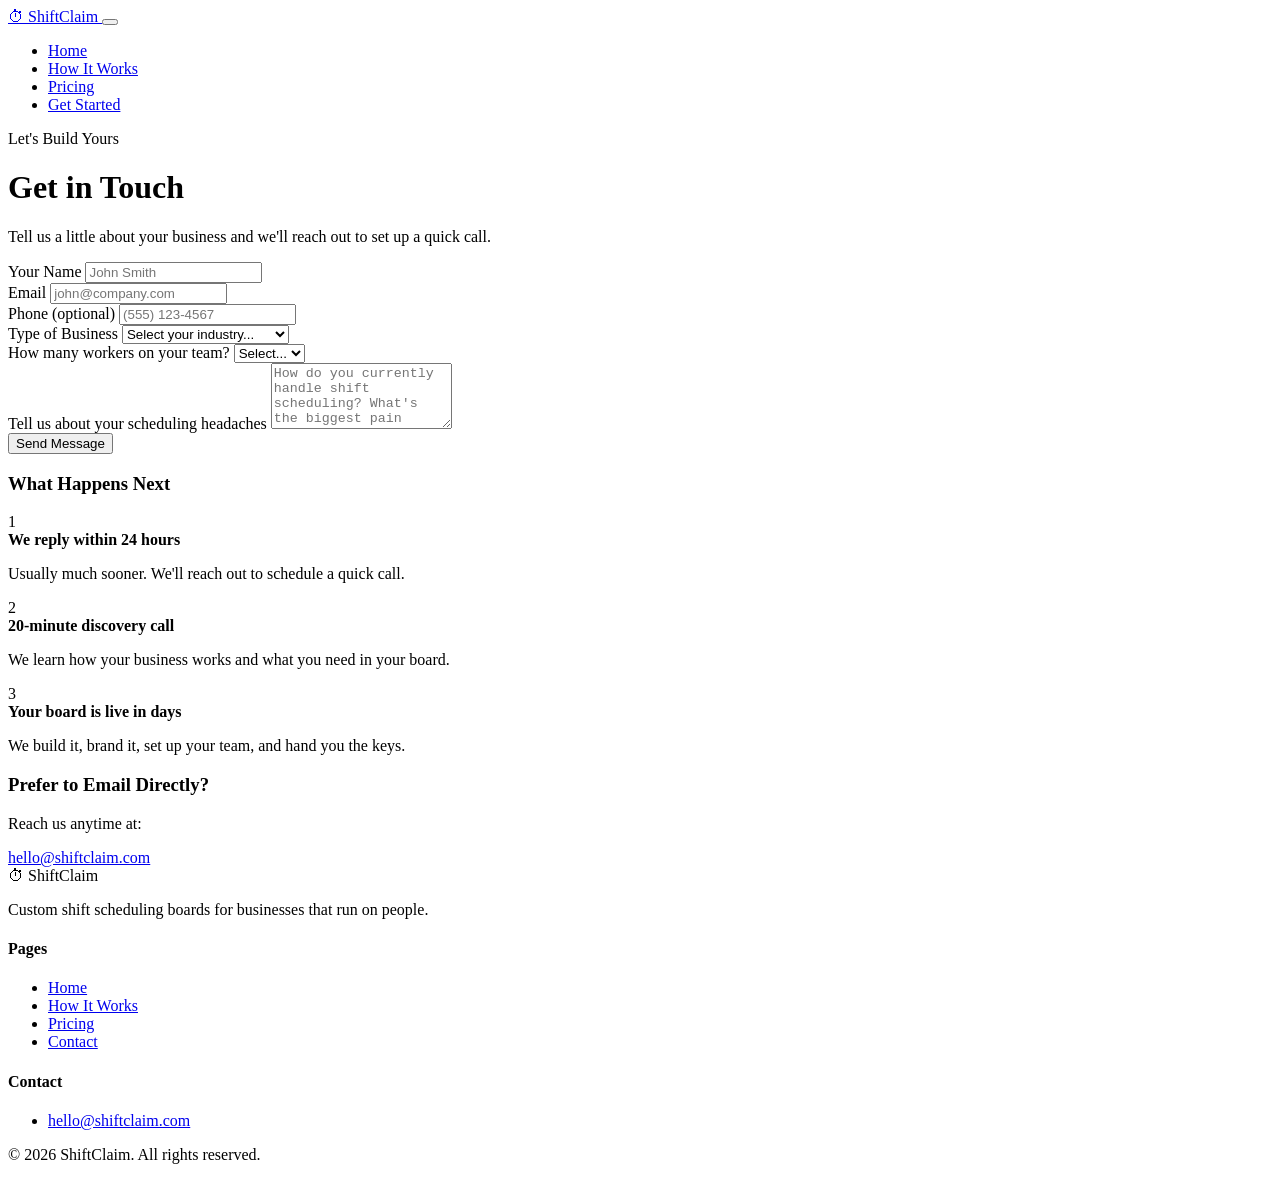
==== contact.html @ e61e0fc3 "Add contact.html with contact form and details" ====
<!DOCTYPE html>
<html lang="en">
<head>
    <meta charset="UTF-8">
    <meta name="viewport" content="width=device-width, initial-scale=1.0">
    <title>Contact â ShiftClaim</title>
    <meta name="description" content="Get in touch to set up your custom ShiftClaim scheduling board. Most boards are live within a week.">
    <link rel="stylesheet" href="styles.css">
    <link rel="preconnect" href="https://fonts.googleapis.com">
    <link href="https://fonts.googleapis.com/css2?family=Inter:wght@400;500;600;700;800&display=swap" rel="stylesheet">
</head>
<body>

    <!-- Navigation -->
    <nav class="navbar">
        <div class="container nav-container">
            <a href="index.html" class="logo">
                <span class="logo-icon">&#9201;</span> ShiftClaim
            </a>
            <button class="mobile-toggle" aria-label="Toggle menu">
                <span></span><span></span><span></span>
            </button>
            <ul class="nav-links">
                <li><a href="index.html">Home</a></li>
                <li><a href="how-it-works.html">How It Works</a></li>
                <li><a href="pricing.html">Pricing</a></li>
                <li><a href="contact.html" class="btn btn-nav active">Get Started</a></li>
            </ul>
        </div>
    </nav>

    <!-- Page Hero -->
    <header class="page-hero">
        <div class="container">
            <p class="hero-badge">Let's Build Yours</p>
            <h1>Get in Touch</h1>
            <p class="hero-subtitle">Tell us a little about your business and we'll reach out to set up a quick call.</p>
        </div>
    </header>

    <!-- Contact Section -->
    <section class="section">
        <div class="container">
            <div class="contact-grid fade-in">

                <!-- Contact Form -->
                <div class="contact-form-wrapper">
                    <form action="https://formspree.io/f/YOUR_FORM_ID" method="POST" class="contact-form">
                        <div class="form-group">
                            <label for="name">Your Name</label>
                            <input type="text" id="name" name="name" required placeholder="John Smith">
                        </div>
                        <div class="form-group">
                            <label for="email">Email</label>
                            <input type="email" id="email" name="email" required placeholder="john@company.com">
                        </div>
                        <div class="form-group">
                            <label for="phone">Phone (optional)</label>
                            <input type="tel" id="phone" name="phone" placeholder="(555) 123-4567">
                        </div>
                        <div class="form-group">
                            <label for="business">Type of Business</label>
                            <select id="business" name="business" required>
                                <option value="">Select your industry...</option>
                                <option value="valet">Valet Company</option>
                                <option value="catering">Catering / Event Staffing</option>
                                <option value="security">Event Security</option>
                                <option value="entertainment">DJ / Entertainment</option>
                                <option value="photography">Photography</option>
                                <option value="healthcare">Home Healthcare</option>
                                <option value="cleaning">Cleaning Services</option>
                                <option value="pet-services">Pet Services</option>
                                <option value="tutoring">Tutoring</option>
                                <option value="officials">Athletic Officials</option>
                                <option value="other">Other</option>
                            </select>
                        </div>
                        <div class="form-group">
                            <label for="team-size">How many workers on your team?</label>
                            <select id="team-size" name="team-size">
                                <option value="">Select...</option>
                                <option value="1-10">1 - 10</option>
                                <option value="11-25">11 - 25</option>
                                <option value="26-50">26 - 50</option>
                                <option value="50+">50+</option>
                            </select>
                        </div>
                        <div class="form-group">
                            <label for="message">Tell us about your scheduling headaches</label>
                            <textarea id="message" name="message" rows="4" placeholder="How do you currently handle shift scheduling? What's the biggest pain point?"></textarea>
                        </div>
                        <button type="submit" class="btn btn-primary btn-full">Send Message</button>
                    </form>
                </div>

                <!-- Sidebar -->
                <div class="contact-sidebar">
                    <div class="sidebar-card">
                        <h3>What Happens Next</h3>
                        <div class="next-steps">
                            <div class="next-step">
                                <div class="next-step-num">1</div>
                                <div>
                                    <strong>We reply within 24 hours</strong>
                                    <p>Usually much sooner. We'll reach out to schedule a quick call.</p>
                                </div>
                            </div>
                            <div class="next-step">
                                <div class="next-step-num">2</div>
                                <div>
                                    <strong>20-minute discovery call</strong>
                                    <p>We learn how your business works and what you need in your board.</p>
                                </div>
                            </div>
                            <div class="next-step">
                                <div class="next-step-num">3</div>
                                <div>
                                    <strong>Your board is live in days</strong>
                                    <p>We build it, brand it, set up your team, and hand you the keys.</p>
                                </div>
                            </div>
                        </div>
                    </div>

                    <div class="sidebar-card">
                        <h3>Prefer to Email Directly?</h3>
                        <p>Reach us anytime at:</p>
                        <a href="mailto:hello@shiftclaim.com" class="email-link">hello@shiftclaim.com</a>
                    </div>
                </div>

            </div>
        </div>
    </section>

    <!-- Footer -->
    <footer class="footer">
        <div class="container">
            <div class="footer-content">
                <div class="footer-brand">
                    <span class="logo-icon">&#9201;</span> ShiftClaim
                    <p class="footer-tagline">Custom shift scheduling boards for businesses that run on people.</p>
                </div>
                <div class="footer-links">
                    <h4>Pages</h4>
                    <ul>
                        <li><a href="index.html">Home</a></li>
                        <li><a href="how-it-works.html">How It Works</a></li>
                        <li><a href="pricing.html">Pricing</a></li>
                        <li><a href="contact.html">Contact</a></li>
                    </ul>
                </div>
                <div class="footer-links">
                    <h4>Contact</h4>
                    <ul>
                        <li><a href="mailto:hello@shiftclaim.com">hello@shiftclaim.com</a></li>
                    </ul>
                </div>
            </div>
            <div class="footer-bottom">
                <p>&copy; 2026 ShiftClaim. All rights reserved.</p>
            </div>
        </div>
    </footer>

    <script src="script.js"></script>
</body>
</html>
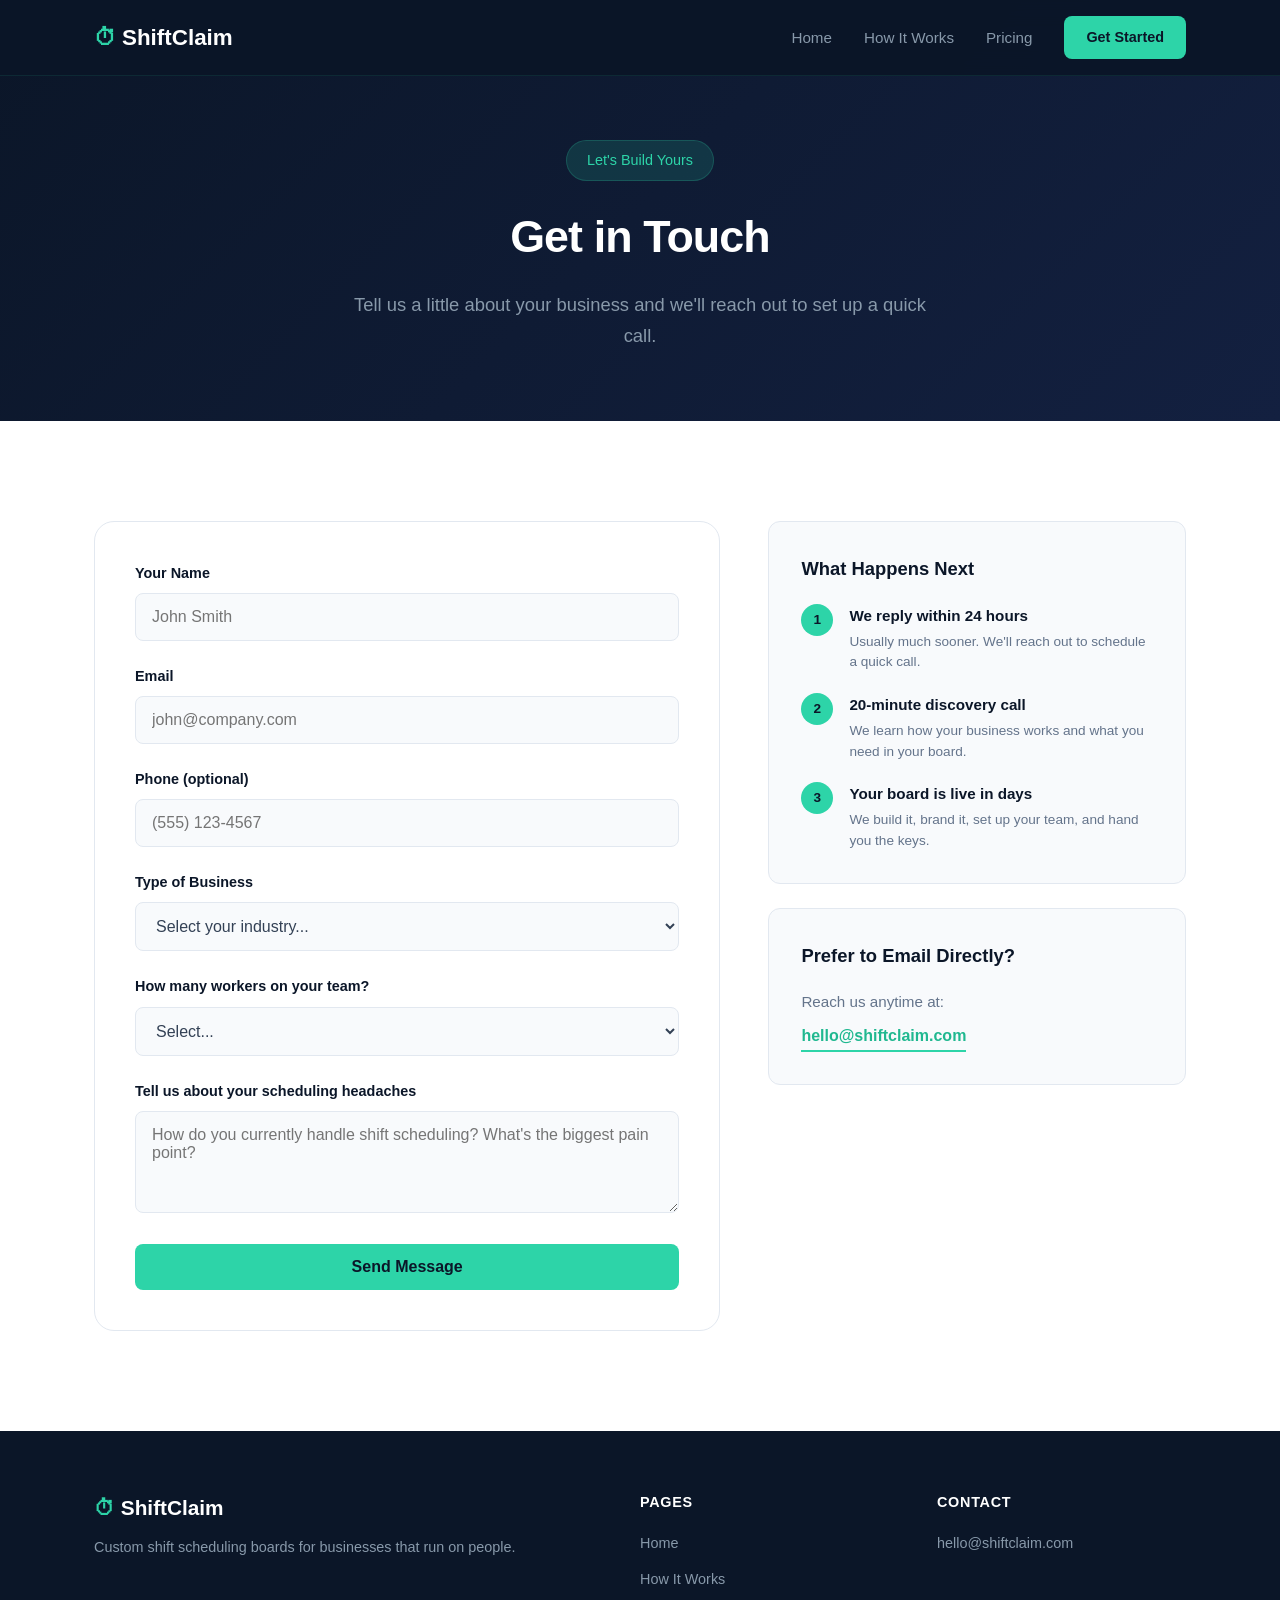
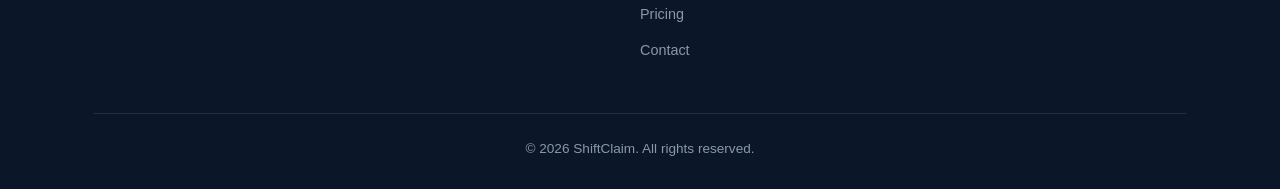
==== commit 5afeb381: "Fix title encoding in contact.html" ====
--- a/contact.html
+++ b/contact.html
@@ -3,7 +3,7 @@
 <head>
     <meta charset="UTF-8">
     <meta name="viewport" content="width=device-width, initial-scale=1.0">
-    <title>Contact â ShiftClaim</title>
+    <title>Contact &mdash; ShiftClaim</title>
     <meta name="description" content="Get in touch to set up your custom ShiftClaim scheduling board. Most boards are live within a week.">
     <link rel="stylesheet" href="styles.css">
     <link rel="preconnect" href="https://fonts.googleapis.com">
--- a/styles.css
+++ b/styles.css
@@ -0,0 +1,1120 @@
+/* =============================================
+   ShiftClaim â Styles
+   Color Scheme: Dark Navy + Teal/Mint Accent
+   ============================================= */
+
+/* Reset & Base */
+*, *::before, *::after {
+    margin: 0;
+    padding: 0;
+    box-sizing: border-box;
+}
+
+:root {
+    --navy: #0b1628;
+    --navy-light: #132040;
+    --navy-mid: #1a2d55;
+    --teal: #2dd4a8;
+    --teal-dark: #20b890;
+    --teal-light: #a0f0d8;
+    --teal-glow: rgba(45, 212, 168, 0.15);
+    --white: #ffffff;
+    --gray-50: #f8fafc;
+    --gray-100: #f1f5f9;
+    --gray-200: #e2e8f0;
+    --gray-300: #cbd5e1;
+    --gray-400: #94a3b8;
+    --gray-500: #64748b;
+    --gray-600: #475569;
+    --gray-700: #334155;
+    --text-light: #c8d6e5;
+    --text-muted: #8899aa;
+    --shadow-sm: 0 1px 3px rgba(0,0,0,0.08);
+    --shadow-md: 0 4px 12px rgba(0,0,0,0.1);
+    --shadow-lg: 0 8px 30px rgba(0,0,0,0.12);
+    --shadow-glow: 0 0 30px rgba(45, 212, 168, 0.2);
+    --radius: 12px;
+    --radius-lg: 20px;
+}
+
+html {
+    scroll-behavior: smooth;
+}
+
+body {
+    font-family: 'Inter', -apple-system, BlinkMacSystemFont, sans-serif;
+    color: var(--gray-700);
+    line-height: 1.6;
+    background: var(--white);
+    -webkit-font-smoothing: antialiased;
+}
+
+.container {
+    max-width: 1140px;
+    margin: 0 auto;
+    padding: 0 24px;
+}
+
+a {
+    text-decoration: none;
+    color: inherit;
+    transition: color 0.2s;
+}
+
+ul {
+    list-style: none;
+}
+
+img {
+    max-width: 100%;
+}
+
+/* ==================
+   Navigation
+   ================== */
+.navbar {
+    position: fixed;
+    top: 0;
+    left: 0;
+    right: 0;
+    z-index: 1000;
+    background: rgba(11, 22, 40, 0.95);
+    backdrop-filter: blur(12px);
+    border-bottom: 1px solid rgba(45, 212, 168, 0.1);
+    padding: 16px 0;
+}
+
+.nav-container {
+    display: flex;
+    align-items: center;
+    justify-content: space-between;
+}
+
+.logo {
+    font-size: 1.4rem;
+    font-weight: 800;
+    color: var(--white);
+    display: flex;
+    align-items: center;
+    gap: 6px;
+}
+
+.logo-icon {
+    color: var(--teal);
+}
+
+.nav-links {
+    display: flex;
+    align-items: center;
+    gap: 32px;
+}
+
+.nav-links a {
+    color: var(--text-muted);
+    font-size: 0.95rem;
+    font-weight: 500;
+    transition: color 0.2s;
+}
+
+.nav-links a:hover,
+.nav-links a.active {
+    color: var(--white);
+}
+
+.btn-nav {
+    background: var(--teal) !important;
+    color: var(--navy) !important;
+    padding: 10px 22px !important;
+    border-radius: 8px !important;
+    font-weight: 600 !important;
+    font-size: 0.9rem !important;
+    transition: background 0.2s, transform 0.2s !important;
+}
+
+.btn-nav:hover {
+    background: var(--teal-dark) !important;
+    transform: translateY(-1px) !important;
+}
+
+/* Mobile Toggle */
+.mobile-toggle {
+    display: none;
+    flex-direction: column;
+    gap: 5px;
+    background: none;
+    border: none;
+    cursor: pointer;
+    padding: 4px;
+}
+
+.mobile-toggle span {
+    display: block;
+    width: 24px;
+    height: 2px;
+    background: var(--white);
+    border-radius: 2px;
+    transition: 0.3s;
+}
+
+/* ==================
+   Buttons
+   ================== */
+.btn {
+    display: inline-block;
+    font-weight: 600;
+    font-size: 1rem;
+    padding: 14px 32px;
+    border-radius: 8px;
+    cursor: pointer;
+    transition: all 0.2s;
+    border: none;
+    text-align: center;
+}
+
+.btn-primary {
+    background: var(--teal);
+    color: var(--navy);
+}
+
+.btn-primary:hover {
+    background: var(--teal-dark);
+    transform: translateY(-2px);
+    box-shadow: var(--shadow-glow);
+}
+
+.btn-outline {
+    background: transparent;
+    color: var(--white);
+    border: 2px solid rgba(255,255,255,0.3);
+}
+
+.btn-outline:hover {
+    border-color: var(--white);
+    background: rgba(255,255,255,0.05);
+}
+
+.btn-large {
+    padding: 18px 40px;
+    font-size: 1.1rem;
+}
+
+.btn-full {
+    width: 100%;
+}
+
+/* ==================
+   Hero Section
+   ================== */
+.hero {
+    background: linear-gradient(135deg, var(--navy) 0%, var(--navy-light) 50%, var(--navy-mid) 100%);
+    padding: 160px 0 100px;
+    text-align: center;
+    position: relative;
+    overflow: hidden;
+}
+
+.hero::before {
+    content: '';
+    position: absolute;
+    top: -50%;
+    right: -20%;
+    width: 600px;
+    height: 600px;
+    background: radial-gradient(circle, rgba(45, 212, 168, 0.08) 0%, transparent 70%);
+    border-radius: 50%;
+}
+
+.hero-content {
+    position: relative;
+    z-index: 1;
+}
+
+.hero-badge {
+    display: inline-block;
+    background: var(--teal-glow);
+    color: var(--teal);
+    padding: 8px 20px;
+    border-radius: 50px;
+    font-size: 0.9rem;
+    font-weight: 500;
+    margin-bottom: 24px;
+    border: 1px solid rgba(45, 212, 168, 0.2);
+}
+
+.hero h1 {
+    font-size: 3.5rem;
+    font-weight: 800;
+    color: var(--white);
+    line-height: 1.1;
+    margin-bottom: 24px;
+    letter-spacing: -0.02em;
+}
+
+.hero-subtitle {
+    font-size: 1.2rem;
+    color: var(--text-muted);
+    max-width: 640px;
+    margin: 0 auto 40px;
+    line-height: 1.7;
+}
+
+.hero-buttons {
+    display: flex;
+    gap: 16px;
+    justify-content: center;
+    flex-wrap: wrap;
+}
+
+/* Page Hero (inner pages) */
+.page-hero {
+    background: linear-gradient(135deg, var(--navy) 0%, var(--navy-light) 100%);
+    padding: 140px 0 70px;
+    text-align: center;
+}
+
+.page-hero h1 {
+    font-size: 2.8rem;
+    font-weight: 800;
+    color: var(--white);
+    margin-bottom: 16px;
+    letter-spacing: -0.02em;
+}
+
+.page-hero .hero-subtitle {
+    font-size: 1.15rem;
+    color: var(--text-muted);
+    max-width: 580px;
+    margin: 0 auto;
+}
+
+.page-hero .hero-badge {
+    margin-bottom: 20px;
+}
+
+/* ==================
+   Sections
+   ================== */
+.section {
+    padding: 100px 0;
+}
+
+.alt-bg {
+    background: var(--gray-50);
+}
+
+.section-header {
+    text-align: center;
+    margin-bottom: 60px;
+}
+
+.section-label {
+    display: inline-block;
+    background: var(--teal-glow);
+    color: var(--teal-dark);
+    padding: 6px 16px;
+    border-radius: 50px;
+    font-size: 0.85rem;
+    font-weight: 600;
+    text-transform: uppercase;
+    letter-spacing: 0.05em;
+    margin-bottom: 16px;
+}
+
+.section-header h2 {
+    font-size: 2.4rem;
+    font-weight: 800;
+    color: var(--navy);
+    letter-spacing: -0.02em;
+    margin-bottom: 16px;
+}
+
+.section-subtitle {
+    font-size: 1.1rem;
+    color: var(--gray-500);
+    max-width: 600px;
+    margin: 0 auto;
+}
+
+/* ==================
+   Problem Section
+   ================== */
+.problem-grid {
+    display: grid;
+    grid-template-columns: repeat(3, 1fr);
+    gap: 32px;
+}
+
+.problem-card {
+    background: var(--white);
+    border: 1px solid var(--gray-200);
+    border-radius: var(--radius);
+    padding: 40px 32px;
+    text-align: center;
+    transition: transform 0.2s, box-shadow 0.2s;
+}
+
+.problem-card:hover {
+    transform: translateY(-4px);
+    box-shadow: var(--shadow-lg);
+}
+
+.problem-icon {
+    font-size: 2.5rem;
+    margin-bottom: 20px;
+}
+
+.problem-card h3 {
+    font-size: 1.2rem;
+    font-weight: 700;
+    color: var(--navy);
+    margin-bottom: 12px;
+}
+
+.problem-card p {
+    color: var(--gray-500);
+    font-size: 0.95rem;
+    line-height: 1.6;
+}
+
+/* ==================
+   Solution Section
+   ================== */
+.solution-section {
+    background: linear-gradient(135deg, var(--navy) 0%, var(--navy-light) 100%);
+}
+
+.solution-section .section-label {
+    background: rgba(45, 212, 168, 0.15);
+    color: var(--teal);
+}
+
+.solution-section .section-header h2 {
+    color: var(--white);
+}
+
+.solution-section .section-subtitle {
+    color: var(--text-muted);
+}
+
+.solution-grid {
+    display: grid;
+    grid-template-columns: repeat(3, 1fr);
+    gap: 32px;
+}
+
+.solution-card {
+    background: rgba(255,255,255,0.05);
+    border: 1px solid rgba(255,255,255,0.1);
+    border-radius: var(--radius);
+    padding: 40px 32px;
+    text-align: center;
+}
+
+.solution-number {
+    display: inline-flex;
+    align-items: center;
+    justify-content: center;
+    width: 48px;
+    height: 48px;
+    background: var(--teal);
+    color: var(--navy);
+    border-radius: 50%;
+    font-size: 1.2rem;
+    font-weight: 800;
+    margin-bottom: 20px;
+}
+
+.solution-card h3 {
+    font-size: 1.2rem;
+    font-weight: 700;
+    color: var(--white);
+    margin-bottom: 12px;
+}
+
+.solution-card p {
+    color: var(--text-muted);
+    font-size: 0.95rem;
+    line-height: 1.6;
+}
+
+/* ==================
+   Industries Section
+   ================== */
+.industries-grid {
+    display: grid;
+    grid-template-columns: repeat(4, 1fr);
+    gap: 20px;
+}
+
+.industry-card {
+    background: var(--white);
+    border: 1px solid var(--gray-200);
+    border-radius: var(--radius);
+    padding: 28px 20px;
+    text-align: center;
+    transition: transform 0.2s, box-shadow 0.2s, border-color 0.2s;
+}
+
+.industry-card:hover {
+    transform: translateY(-3px);
+    box-shadow: var(--shadow-md);
+    border-color: var(--teal);
+}
+
+.industry-icon {
+    font-size: 2rem;
+    display: block;
+    margin-bottom: 12px;
+}
+
+.industry-card h4 {
+    font-size: 0.9rem;
+    font-weight: 600;
+    color: var(--navy);
+}
+
+/* ==================
+   Features Section
+   ================== */
+.features-grid {
+    display: grid;
+    grid-template-columns: repeat(3, 1fr);
+    gap: 32px;
+}
+
+.feature-card {
+    background: var(--white);
+    border: 1px solid var(--gray-200);
+    border-radius: var(--radius);
+    padding: 36px 28px;
+    transition: transform 0.2s, box-shadow 0.2s;
+}
+
+.feature-card:hover {
+    transform: translateY(-3px);
+    box-shadow: var(--shadow-lg);
+}
+
+.feature-icon {
+    font-size: 2rem;
+    margin-bottom: 16px;
+}
+
+.feature-card h3 {
+    font-size: 1.1rem;
+    font-weight: 700;
+    color: var(--navy);
+    margin-bottom: 10px;
+}
+
+.feature-card p {
+    color: var(--gray-500);
+    font-size: 0.95rem;
+    line-height: 1.6;
+}
+
+/* ==================
+   CTA Section
+   ================== */
+.cta-section {
+    background: linear-gradient(135deg, var(--navy) 0%, var(--navy-mid) 100%);
+    text-align: center;
+}
+
+.cta-content h2 {
+    font-size: 2.2rem;
+    font-weight: 800;
+    color: var(--white);
+    margin-bottom: 16px;
+}
+
+.cta-content p {
+    font-size: 1.15rem;
+    color: var(--text-muted);
+    margin-bottom: 32px;
+    max-width: 520px;
+    margin-left: auto;
+    margin-right: auto;
+}
+
+/* ==================
+   Process Timeline (How It Works)
+   ================== */
+.process-timeline {
+    max-width: 740px;
+    margin: 0 auto;
+}
+
+.process-step {
+    display: flex;
+    gap: 32px;
+    margin-bottom: 48px;
+    align-items: flex-start;
+}
+
+.step-number {
+    flex-shrink: 0;
+    font-size: 2.5rem;
+    font-weight: 800;
+    color: var(--teal);
+    line-height: 1;
+    opacity: 0.3;
+    min-width: 60px;
+}
+
+.step-content h2 {
+    font-size: 1.5rem;
+    font-weight: 700;
+    color: var(--navy);
+    margin-bottom: 12px;
+}
+
+.step-content p {
+    color: var(--gray-500);
+    font-size: 1rem;
+    line-height: 1.7;
+    margin-bottom: 16px;
+}
+
+.step-detail {
+    background: var(--gray-50);
+    border-left: 3px solid var(--teal);
+    padding: 16px 20px;
+    border-radius: 0 8px 8px 0;
+    font-size: 0.9rem;
+    color: var(--gray-600);
+    line-height: 1.6;
+}
+
+.step-detail strong {
+    color: var(--navy);
+}
+
+/* ==================
+   Two-Column Views (How It Works)
+   ================== */
+.two-col {
+    display: grid;
+    grid-template-columns: 1fr 1fr;
+    gap: 32px;
+    max-width: 800px;
+    margin: 0 auto;
+}
+
+.view-card {
+    background: var(--white);
+    border: 1px solid var(--gray-200);
+    border-radius: var(--radius);
+    overflow: hidden;
+}
+
+.view-card-header {
+    padding: 20px 28px;
+    font-size: 1.1rem;
+}
+
+.view-card-header.manager {
+    background: var(--navy);
+    color: var(--white);
+}
+
+.view-card-header.worker {
+    background: var(--teal);
+    color: var(--navy);
+}
+
+.view-card-header h3 {
+    font-weight: 700;
+    font-size: 1.05rem;
+}
+
+.view-list {
+    padding: 24px 28px;
+}
+
+.view-list li {
+    padding: 10px 0;
+    border-bottom: 1px solid var(--gray-100);
+    color: var(--gray-600);
+    font-size: 0.95rem;
+}
+
+.view-list li:last-child {
+    border-bottom: none;
+}
+
+/* ==================
+   Pricing
+   ================== */
+.pricing-grid {
+    display: grid;
+    grid-template-columns: 1fr 1fr;
+    gap: 32px;
+    max-width: 800px;
+    margin: 0 auto;
+}
+
+.pricing-card {
+    background: var(--white);
+    border: 1px solid var(--gray-200);
+    border-radius: var(--radius-lg);
+    padding: 48px 40px;
+    text-align: center;
+    position: relative;
+    transition: transform 0.2s, box-shadow 0.2s;
+}
+
+.pricing-card:hover {
+    transform: translateY(-4px);
+    box-shadow: var(--shadow-lg);
+}
+
+.pricing-card.featured {
+    border: 2px solid var(--teal);
+    box-shadow: var(--shadow-glow);
+}
+
+.pricing-badge {
+    position: absolute;
+    top: -14px;
+    left: 50%;
+    transform: translateX(-50%);
+    background: var(--teal);
+    color: var(--navy);
+    padding: 6px 20px;
+    border-radius: 50px;
+    font-size: 0.8rem;
+    font-weight: 700;
+    text-transform: uppercase;
+    letter-spacing: 0.05em;
+}
+
+.pricing-card-header h3 {
+    font-size: 1.3rem;
+    font-weight: 700;
+    color: var(--navy);
+    margin-bottom: 4px;
+}
+
+.pricing-desc {
+    color: var(--gray-400);
+    font-size: 0.9rem;
+    margin-bottom: 24px;
+}
+
+.pricing-amount {
+    margin-bottom: 32px;
+}
+
+.price {
+    font-size: 3.5rem;
+    font-weight: 800;
+    color: var(--navy);
+    letter-spacing: -0.03em;
+}
+
+.price-period {
+    font-size: 1.1rem;
+    color: var(--gray-400);
+    font-weight: 500;
+}
+
+.pricing-features {
+    text-align: left;
+    margin-bottom: 32px;
+}
+
+.pricing-features li {
+    padding: 10px 0;
+    border-bottom: 1px solid var(--gray-100);
+    color: var(--gray-600);
+    font-size: 0.95rem;
+}
+
+.pricing-features li:last-child {
+    border-bottom: none;
+}
+
+/* ==================
+   FAQ
+   ================== */
+.faq-list {
+    max-width: 720px;
+    margin: 0 auto;
+}
+
+.faq-item {
+    border: 1px solid var(--gray-200);
+    border-radius: var(--radius);
+    margin-bottom: 12px;
+    overflow: hidden;
+    background: var(--white);
+}
+
+.faq-question {
+    width: 100%;
+    padding: 20px 24px;
+    background: none;
+    border: none;
+    text-align: left;
+    font-size: 1.05rem;
+    font-weight: 600;
+    color: var(--navy);
+    cursor: pointer;
+    display: flex;
+    justify-content: space-between;
+    align-items: center;
+    font-family: inherit;
+    transition: background 0.2s;
+}
+
+.faq-question:hover {
+    background: var(--gray-50);
+}
+
+.faq-toggle {
+    font-size: 1.4rem;
+    color: var(--teal);
+    font-weight: 400;
+    transition: transform 0.3s;
+}
+
+.faq-item.open .faq-toggle {
+    transform: rotate(45deg);
+}
+
+.faq-answer {
+    max-height: 0;
+    overflow: hidden;
+    transition: max-height 0.3s ease, padding 0.3s ease;
+}
+
+.faq-item.open .faq-answer {
+    max-height: 300px;
+}
+
+.faq-answer p {
+    padding: 0 24px 20px;
+    color: var(--gray-500);
+    font-size: 0.95rem;
+    line-height: 1.7;
+}
+
+/* ==================
+   Contact
+   ================== */
+.contact-grid {
+    display: grid;
+    grid-template-columns: 1.2fr 0.8fr;
+    gap: 48px;
+    align-items: start;
+}
+
+.contact-form {
+    background: var(--white);
+    border: 1px solid var(--gray-200);
+    border-radius: var(--radius-lg);
+    padding: 40px;
+}
+
+.form-group {
+    margin-bottom: 24px;
+}
+
+.form-group label {
+    display: block;
+    font-size: 0.9rem;
+    font-weight: 600;
+    color: var(--navy);
+    margin-bottom: 8px;
+}
+
+.form-group input,
+.form-group select,
+.form-group textarea {
+    width: 100%;
+    padding: 14px 16px;
+    border: 1px solid var(--gray-200);
+    border-radius: 8px;
+    font-size: 1rem;
+    font-family: inherit;
+    color: var(--gray-700);
+    transition: border-color 0.2s, box-shadow 0.2s;
+    background: var(--gray-50);
+}
+
+.form-group input:focus,
+.form-group select:focus,
+.form-group textarea:focus {
+    outline: none;
+    border-color: var(--teal);
+    box-shadow: 0 0 0 3px var(--teal-glow);
+    background: var(--white);
+}
+
+.form-group textarea {
+    resize: vertical;
+}
+
+.sidebar-card {
+    background: var(--gray-50);
+    border: 1px solid var(--gray-200);
+    border-radius: var(--radius);
+    padding: 32px;
+    margin-bottom: 24px;
+}
+
+.sidebar-card h3 {
+    font-size: 1.15rem;
+    font-weight: 700;
+    color: var(--navy);
+    margin-bottom: 20px;
+}
+
+.sidebar-card p {
+    color: var(--gray-500);
+    font-size: 0.95rem;
+}
+
+.next-steps {
+    display: flex;
+    flex-direction: column;
+    gap: 20px;
+}
+
+.next-step {
+    display: flex;
+    gap: 16px;
+    align-items: flex-start;
+}
+
+.next-step-num {
+    flex-shrink: 0;
+    width: 32px;
+    height: 32px;
+    background: var(--teal);
+    color: var(--navy);
+    border-radius: 50%;
+    display: flex;
+    align-items: center;
+    justify-content: center;
+    font-weight: 700;
+    font-size: 0.85rem;
+}
+
+.next-step strong {
+    display: block;
+    color: var(--navy);
+    font-size: 0.95rem;
+    margin-bottom: 4px;
+}
+
+.next-step p {
+    font-size: 0.85rem;
+    color: var(--gray-500);
+    line-height: 1.5;
+}
+
+.email-link {
+    display: inline-block;
+    color: var(--teal-dark);
+    font-weight: 600;
+    margin-top: 8px;
+    border-bottom: 2px solid var(--teal);
+    padding-bottom: 2px;
+}
+
+/* ==================
+   Footer
+   ================== */
+.footer {
+    background: var(--navy);
+    padding: 60px 0 30px;
+}
+
+.footer-content {
+    display: grid;
+    grid-template-columns: 2fr 1fr 1fr;
+    gap: 48px;
+    margin-bottom: 40px;
+}
+
+.footer-brand {
+    font-size: 1.3rem;
+    font-weight: 800;
+    color: var(--white);
+}
+
+.footer-tagline {
+    font-size: 0.9rem;
+    color: var(--text-muted);
+    margin-top: 12px;
+    font-weight: 400;
+}
+
+.footer-links h4 {
+    color: var(--white);
+    font-size: 0.9rem;
+    font-weight: 600;
+    margin-bottom: 16px;
+    text-transform: uppercase;
+    letter-spacing: 0.05em;
+}
+
+.footer-links li {
+    margin-bottom: 10px;
+}
+
+.footer-links a {
+    color: var(--text-muted);
+    font-size: 0.9rem;
+    transition: color 0.2s;
+}
+
+.footer-links a:hover {
+    color: var(--teal);
+}
+
+.footer-bottom {
+    border-top: 1px solid rgba(255,255,255,0.1);
+    padding-top: 24px;
+    text-align: center;
+}
+
+.footer-bottom p {
+    color: var(--text-muted);
+    font-size: 0.85rem;
+}
+
+/* ==================
+   Animations
+   ================== */
+.fade-in {
+    opacity: 0;
+    transform: translateY(24px);
+    transition: opacity 0.6s ease, transform 0.6s ease;
+}
+
+.fade-in.visible {
+    opacity: 1;
+    transform: translateY(0);
+}
+
+/* ==================
+   Responsive
+   ================== */
+@media (max-width: 768px) {
+    .mobile-toggle {
+        display: flex;
+    }
+
+    .nav-links {
+        display: none;
+        position: absolute;
+        top: 100%;
+        left: 0;
+        right: 0;
+        background: var(--navy);
+        flex-direction: column;
+        padding: 24px;
+        gap: 16px;
+        border-top: 1px solid rgba(255,255,255,0.1);
+    }
+
+    .nav-links.open {
+        display: flex;
+    }
+
+    .hero {
+        padding: 130px 0 70px;
+    }
+
+    .hero h1 {
+        font-size: 2.2rem;
+    }
+
+    .hero-subtitle {
+        font-size: 1rem;
+    }
+
+    .page-hero {
+        padding: 120px 0 50px;
+    }
+
+    .page-hero h1 {
+        font-size: 2rem;
+    }
+
+    .section {
+        padding: 60px 0;
+    }
+
+    .section-header h2 {
+        font-size: 1.8rem;
+    }
+
+    .problem-grid,
+    .solution-grid,
+    .features-grid {
+        grid-template-columns: 1fr;
+        gap: 20px;
+    }
+
+    .industries-grid {
+        grid-template-columns: repeat(2, 1fr);
+        gap: 12px;
+    }
+
+    .pricing-grid {
+        grid-template-columns: 1fr;
+    }
+
+    .two-col {
+        grid-template-columns: 1fr;
+    }
+
+    .contact-grid {
+        grid-template-columns: 1fr;
+    }
+
+    .footer-content {
+        grid-template-columns: 1fr;
+        gap: 32px;
+    }
+
+    .process-step {
+        flex-direction: column;
+        gap: 12px;
+    }
+
+    .step-number {
+        font-size: 2rem;
+    }
+
+    .cta-content h2 {
+        font-size: 1.6rem;
+    }
+
+    .hero-buttons {
+        flex-direction: column;
+        align-items: center;
+    }
+}
+
+@media (max-width: 480px) {
+    .hero h1 {
+        font-size: 1.8rem;
+    }
+
+    .industries-grid {
+        grid-template-columns: repeat(2, 1fr);
+    }
+
+    .contact-form {
+        padding: 24px;
+    }
+
+    .pricing-card {
+        padding: 32px 24px;
+    }
+}
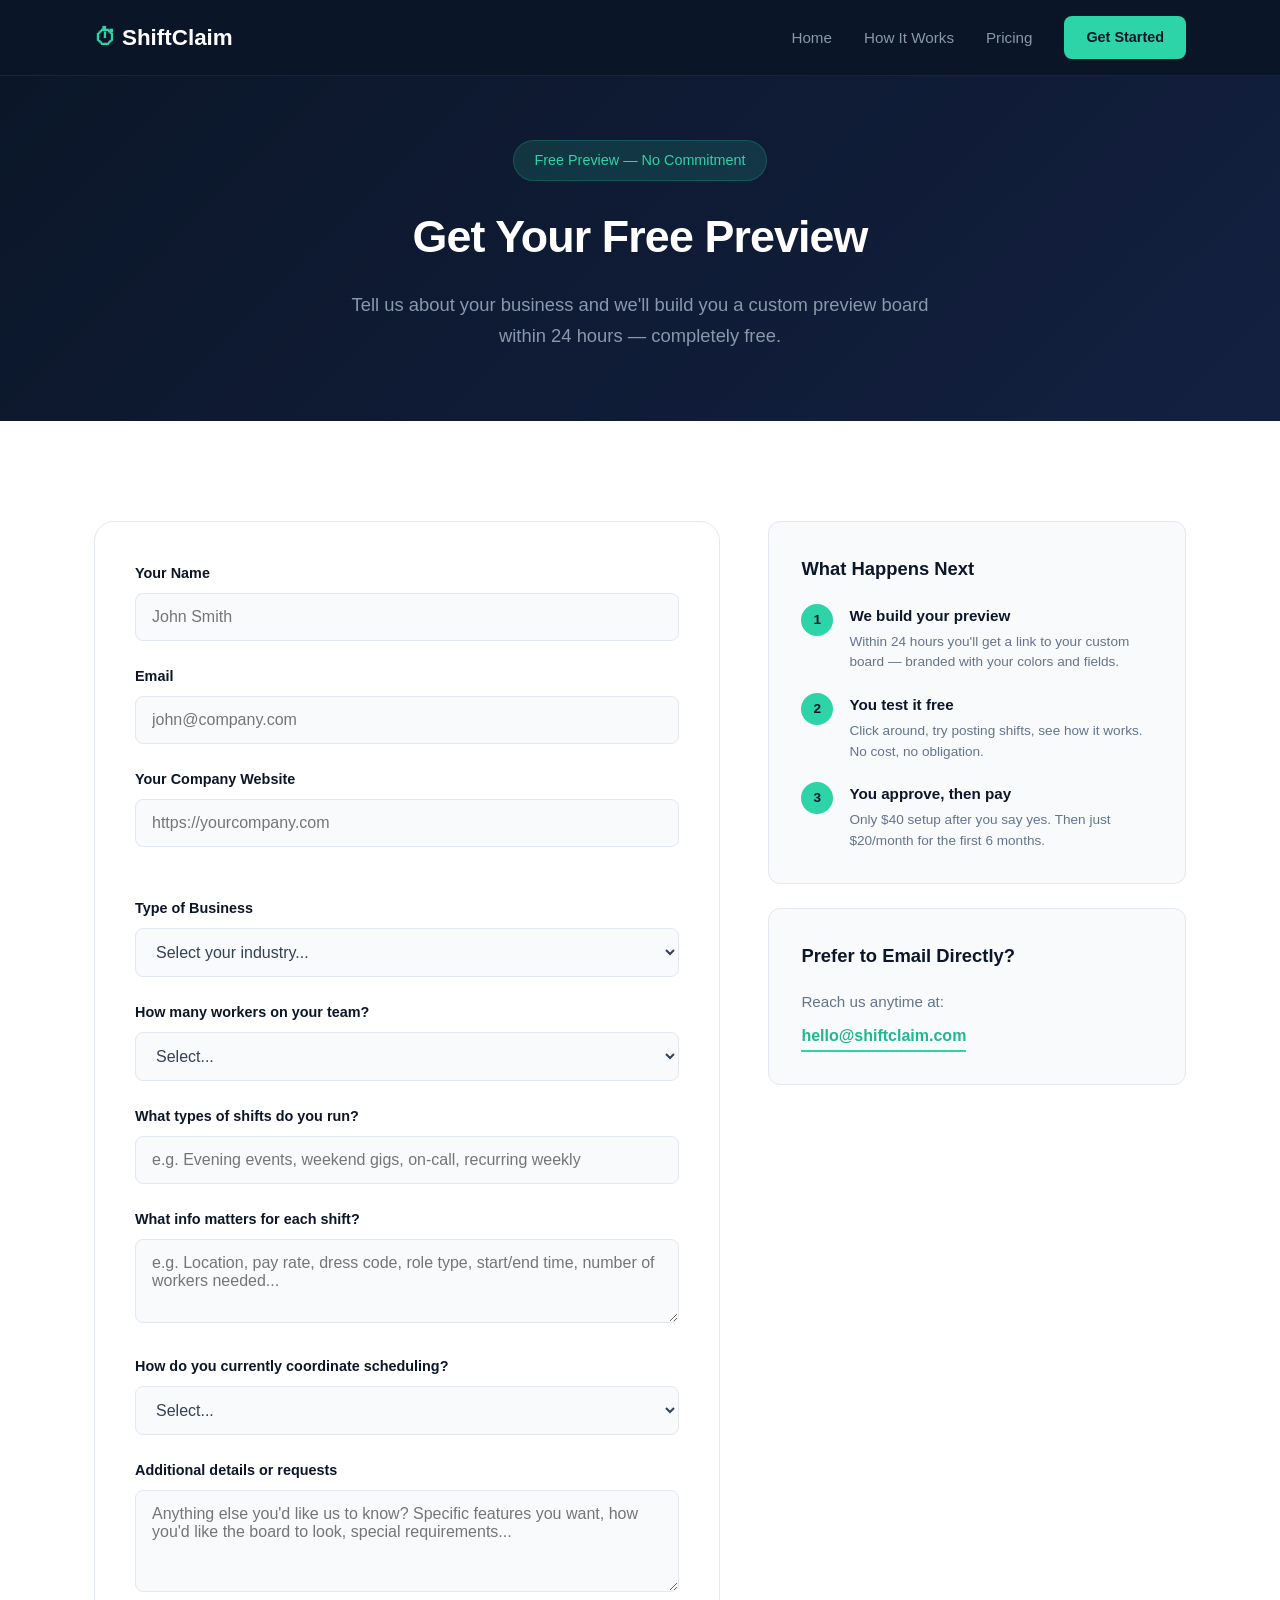
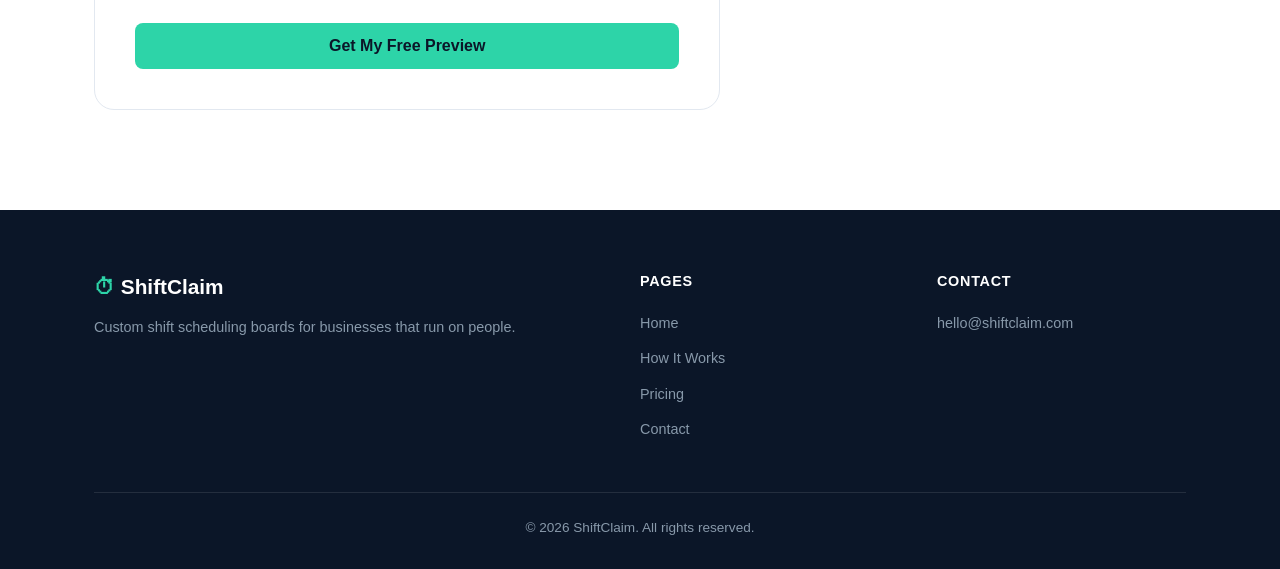
==== commit d59b9ac4: "Remove phone field from contact form" ====
--- a/contact.html
+++ b/contact.html
@@ -3,8 +3,8 @@
 <head>
     <meta charset="UTF-8">
     <meta name="viewport" content="width=device-width, initial-scale=1.0">
-    <title>Contact &mdash; ShiftClaim</title>
-    <meta name="description" content="Get in touch to set up your custom ShiftClaim scheduling board. Most boards are live within a week.">
+    <title>Get Started &mdash; ShiftClaim</title>
+    <meta name="description" content="Fill out this form and get a free preview of your custom ShiftClaim scheduling board within 24 hours. No payment required until you approve.">
     <link rel="stylesheet" href="styles.css">
     <link rel="preconnect" href="https://fonts.googleapis.com">
     <link href="https://fonts.googleapis.com/css2?family=Inter:wght@400;500;600;700;800&display=swap" rel="stylesheet">
@@ -32,9 +32,9 @@
     <!-- Page Hero -->
     <header class="page-hero">
         <div class="container">
-            <p class="hero-badge">Let's Build Yours</p>
-            <h1>Get in Touch</h1>
-            <p class="hero-subtitle">Tell us a little about your business and we'll reach out to set up a quick call.</p>
+            <p class="hero-badge">Free Preview &mdash; No Commitment</p>
+            <h1>Get Your Free Preview</h1>
+            <p class="hero-subtitle">Tell us about your business and we'll build you a custom preview board within 24 hours &mdash; completely free.</p>
         </div>
     </header>
 
@@ -55,8 +55,9 @@
                             <input type="email" id="email" name="email" required placeholder="john@company.com">
                         </div>
                         <div class="form-group">
-                            <label for="phone">Phone (optional)</label>
-                            <input type="tel" id="phone" name="phone" placeholder="(555) 123-4567">
+                            <label for="website">Your Company Website</label>
+                            <input type="url" id="website" name="website" placeholder="https://yourcompany.com">
+                            <small style="color: rgba(255,255,255,0.5); font-size: 0.8rem;">We use this to match your brand colors and style.</small>
                         </div>
                         <div class="form-group">
                             <label for="business">Type of Business</label>
@@ -86,10 +87,31 @@
                             </select>
                         </div>
                         <div class="form-group">
-                            <label for="message">Tell us about your scheduling headaches</label>
-                            <textarea id="message" name="message" rows="4" placeholder="How do you currently handle shift scheduling? What's the biggest pain point?"></textarea>
+                            <label for="shift-types">What types of shifts do you run?</label>
+                            <input type="text" id="shift-types" name="shift-types" placeholder="e.g. Evening events, weekend gigs, on-call, recurring weekly">
                         </div>
-                        <button type="submit" class="btn btn-primary btn-full">Send Message</button>
+                        <div class="form-group">
+                            <label for="required-fields">What info matters for each shift?</label>
+                            <textarea id="required-fields" name="required-fields" rows="3" placeholder="e.g. Location, pay rate, dress code, role type, start/end time, number of workers needed..."></textarea>
+                        </div>
+                        <div class="form-group">
+                            <label for="current-method">How do you currently coordinate scheduling?</label>
+                            <select id="current-method" name="current-method">
+                                <option value="">Select...</option>
+                                <option value="group-text">Group texts / messaging apps</option>
+                                <option value="phone-calls">Phone calls</option>
+                                <option value="email">Email</option>
+                                <option value="spreadsheet">Spreadsheets</option>
+                                <option value="scheduling-app">Another scheduling app</option>
+                                <option value="mixed">A mix of everything</option>
+                                <option value="other">Other</option>
+                            </select>
+                        </div>
+                        <div class="form-group">
+                            <label for="message">Additional details or requests</label>
+                            <textarea id="message" name="message" rows="4" placeholder="Anything else you'd like us to know? Specific features you want, how you'd like the board to look, special requirements..."></textarea>
+                        </div>
+                        <button type="submit" class="btn btn-primary btn-full">Get My Free Preview</button>
                     </form>
                 </div>
 
@@ -101,22 +123,22 @@
                             <div class="next-step">
                                 <div class="next-step-num">1</div>
                                 <div>
-                                    <strong>We reply within 24 hours</strong>
-                                    <p>Usually much sooner. We'll reach out to schedule a quick call.</p>
+                                    <strong>We build your preview</strong>
+                                    <p>Within 24 hours you'll get a link to your custom board &mdash; branded with your colors and fields.</p>
                                 </div>
                             </div>
                             <div class="next-step">
                                 <div class="next-step-num">2</div>
                                 <div>
-                                    <strong>20-minute discovery call</strong>
-                                    <p>We learn how your business works and what you need in your board.</p>
+                                    <strong>You test it free</strong>
+                                    <p>Click around, try posting shifts, see how it works. No cost, no obligation.</p>
                                 </div>
                             </div>
                             <div class="next-step">
                                 <div class="next-step-num">3</div>
                                 <div>
-                                    <strong>Your board is live in days</strong>
-                                    <p>We build it, brand it, set up your team, and hand you the keys.</p>
+                                    <strong>You approve, then pay</strong>
+                                    <p>Only $40 setup after you say yes. Then just $20/month for the first 6 months.</p>
                                 </div>
                             </div>
                         </div>
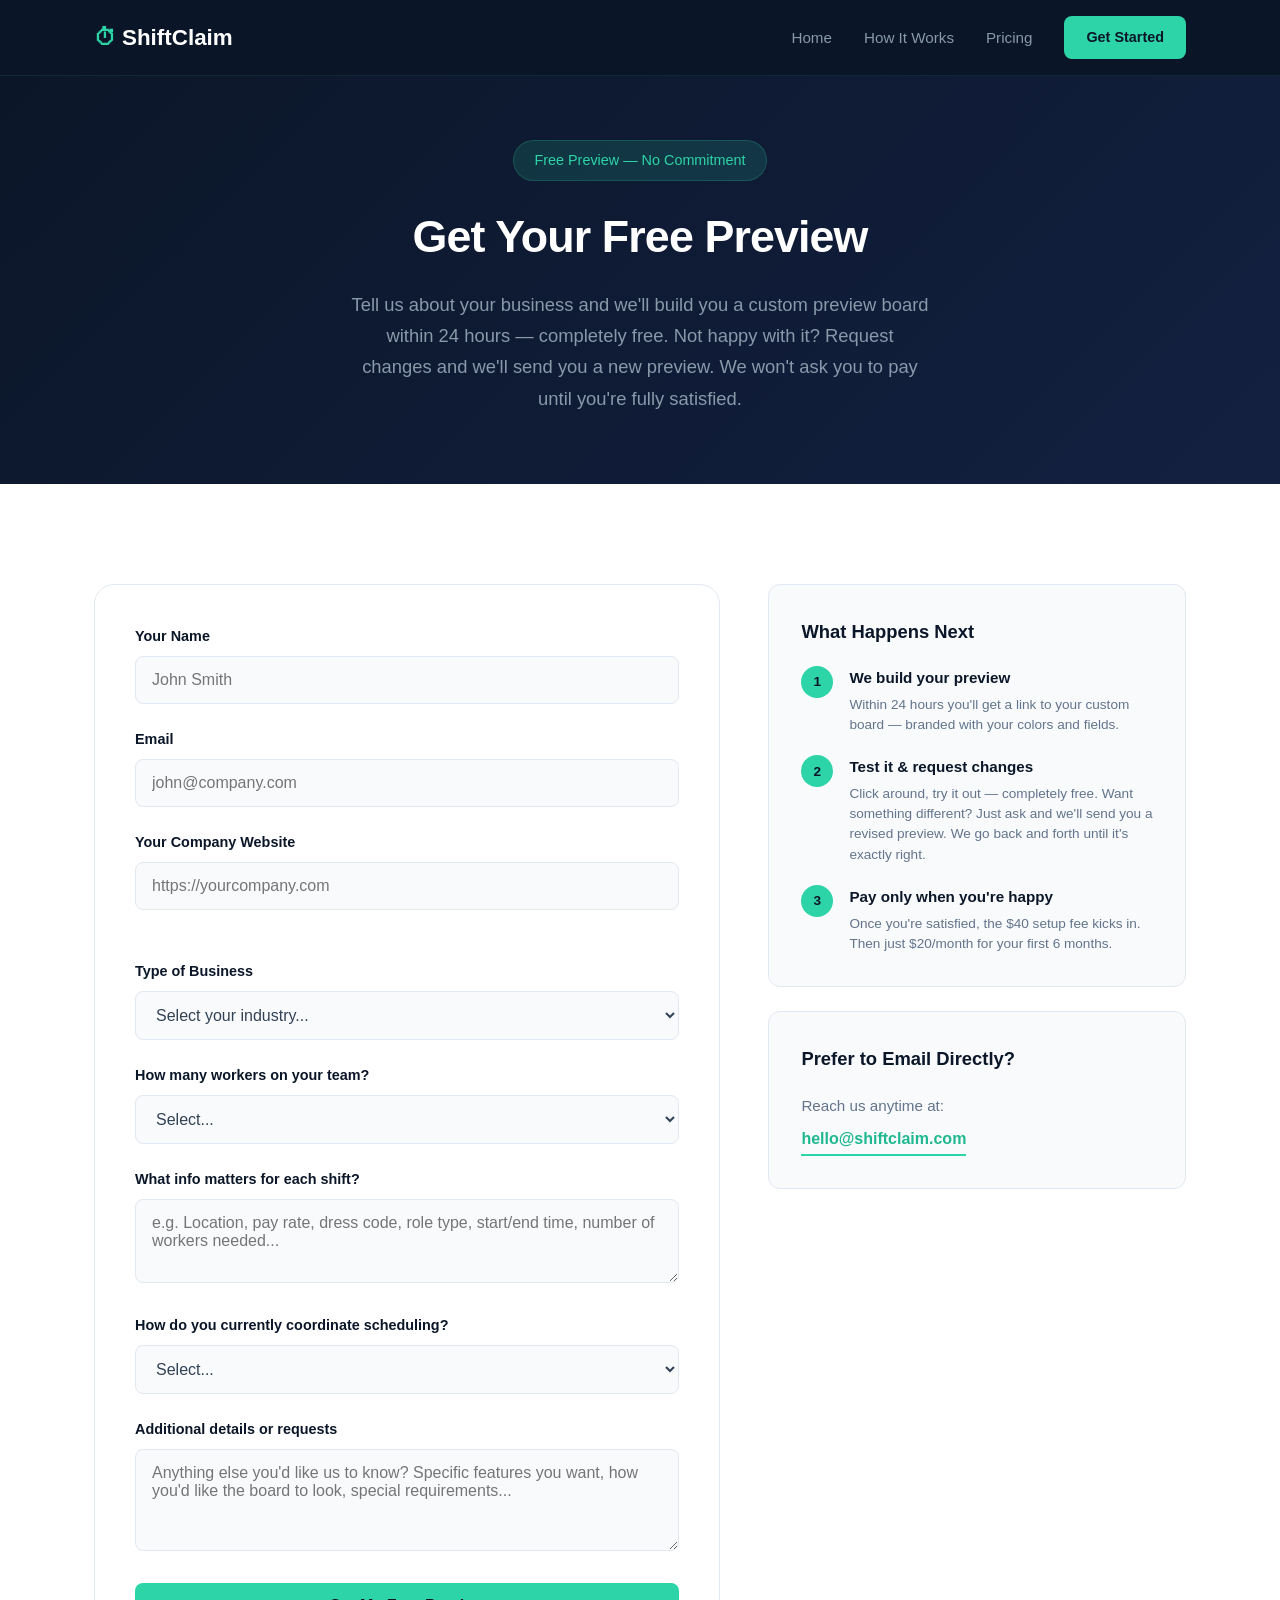
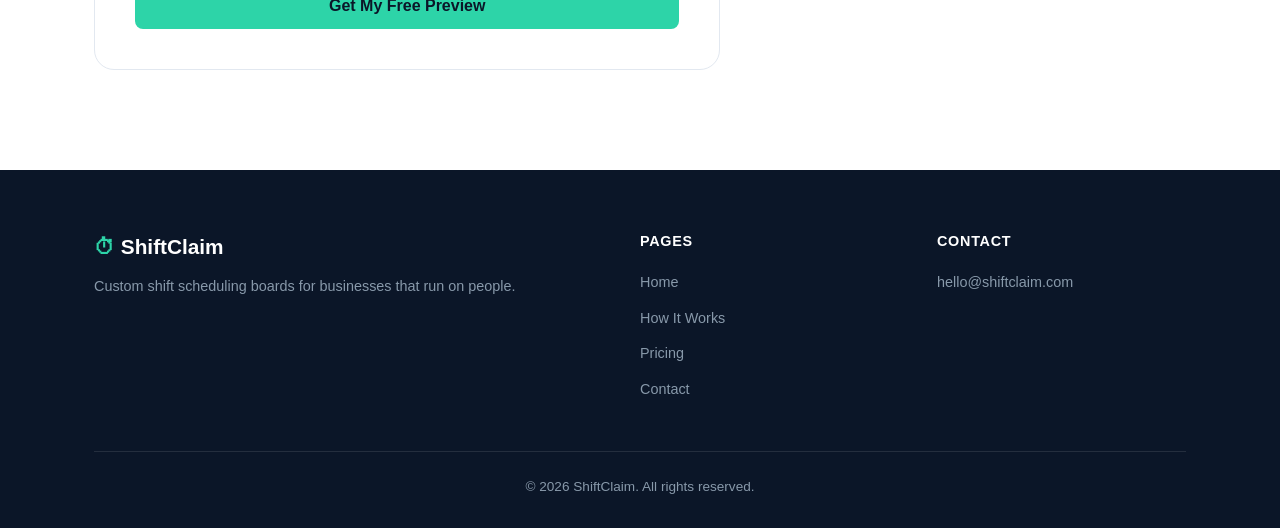
==== commit 216c8252: "Revise contact page text for improved clarity Updated the title and various text elements for clarit" ====
--- a/contact.html
+++ b/contact.html
@@ -3,7 +3,7 @@
 <head>
     <meta charset="UTF-8">
     <meta name="viewport" content="width=device-width, initial-scale=1.0">
-    <title>Get Started &mdash; ShiftClaim</title>
+    <title>Get Started — ShiftClaim</title>
     <meta name="description" content="Fill out this form and get a free preview of your custom ShiftClaim scheduling board within 24 hours. No payment required until you approve.">
     <link rel="stylesheet" href="styles.css">
     <link rel="preconnect" href="https://fonts.googleapis.com">
@@ -34,7 +34,7 @@
         <div class="container">
             <p class="hero-badge">Free Preview &mdash; No Commitment</p>
             <h1>Get Your Free Preview</h1>
-            <p class="hero-subtitle">Tell us about your business and we'll build you a custom preview board within 24 hours &mdash; completely free.</p>
+            <p class="hero-subtitle">Tell us about your business and we'll build you a custom preview board within 24 hours &mdash; completely free. Not happy with it? Request changes and we'll send you a new preview. We won't ask you to pay until you're fully satisfied.</p>
         </div>
     </header>
 
@@ -61,7 +61,7 @@
                         </div>
                         <div class="form-group">
                             <label for="business">Type of Business</label>
-                            <select id="business" name="business" required>
+                            <select id="business" name="business" required onchange="document.getElementById('other-industry-group').style.display = this.value === 'other' ? 'block' : 'none'">
                                 <option value="">Select your industry...</option>
                                 <option value="valet">Valet Company</option>
                                 <option value="catering">Catering / Event Staffing</option>
@@ -76,6 +76,10 @@
                                 <option value="other">Other</option>
                             </select>
                         </div>
+                        <div class="form-group" id="other-industry-group" style="display: none;">
+                            <label for="other-industry">Please describe your industry</label>
+                            <input type="text" id="other-industry" name="other-industry" placeholder="e.g. Landscaping, food truck staffing, film crew...">
+                        </div>
                         <div class="form-group">
                             <label for="team-size">How many workers on your team?</label>
                             <select id="team-size" name="team-size">
@@ -85,10 +89,6 @@
                                 <option value="26-50">26 - 50</option>
                                 <option value="50+">50+</option>
                             </select>
-                        </div>
-                        <div class="form-group">
-                            <label for="shift-types">What types of shifts do you run?</label>
-                            <input type="text" id="shift-types" name="shift-types" placeholder="e.g. Evening events, weekend gigs, on-call, recurring weekly">
                         </div>
                         <div class="form-group">
                             <label for="required-fields">What info matters for each shift?</label>
@@ -130,15 +130,15 @@
                             <div class="next-step">
                                 <div class="next-step-num">2</div>
                                 <div>
-                                    <strong>You test it free</strong>
-                                    <p>Click around, try posting shifts, see how it works. No cost, no obligation.</p>
+                                    <strong>Test it &amp; request changes</strong>
+                                    <p>Click around, try it out &mdash; completely free. Want something different? Just ask and we'll send you a revised preview. We go back and forth until it's exactly right.</p>
                                 </div>
                             </div>
                             <div class="next-step">
                                 <div class="next-step-num">3</div>
                                 <div>
-                                    <strong>You approve, then pay</strong>
-                                    <p>Only $40 setup after you say yes. Then just $20/month for the first 6 months.</p>
+                                    <strong>Pay only when you're happy</strong>
+                                    <p>Once you're satisfied, the $40 setup fee kicks in. Then just $20/month for your first 6 months.</p>
                                 </div>
                             </div>
                         </div>
@@ -187,4 +187,4 @@
 
     <script src="script.js"></script>
 </body>
-</html>
+                                </html>
